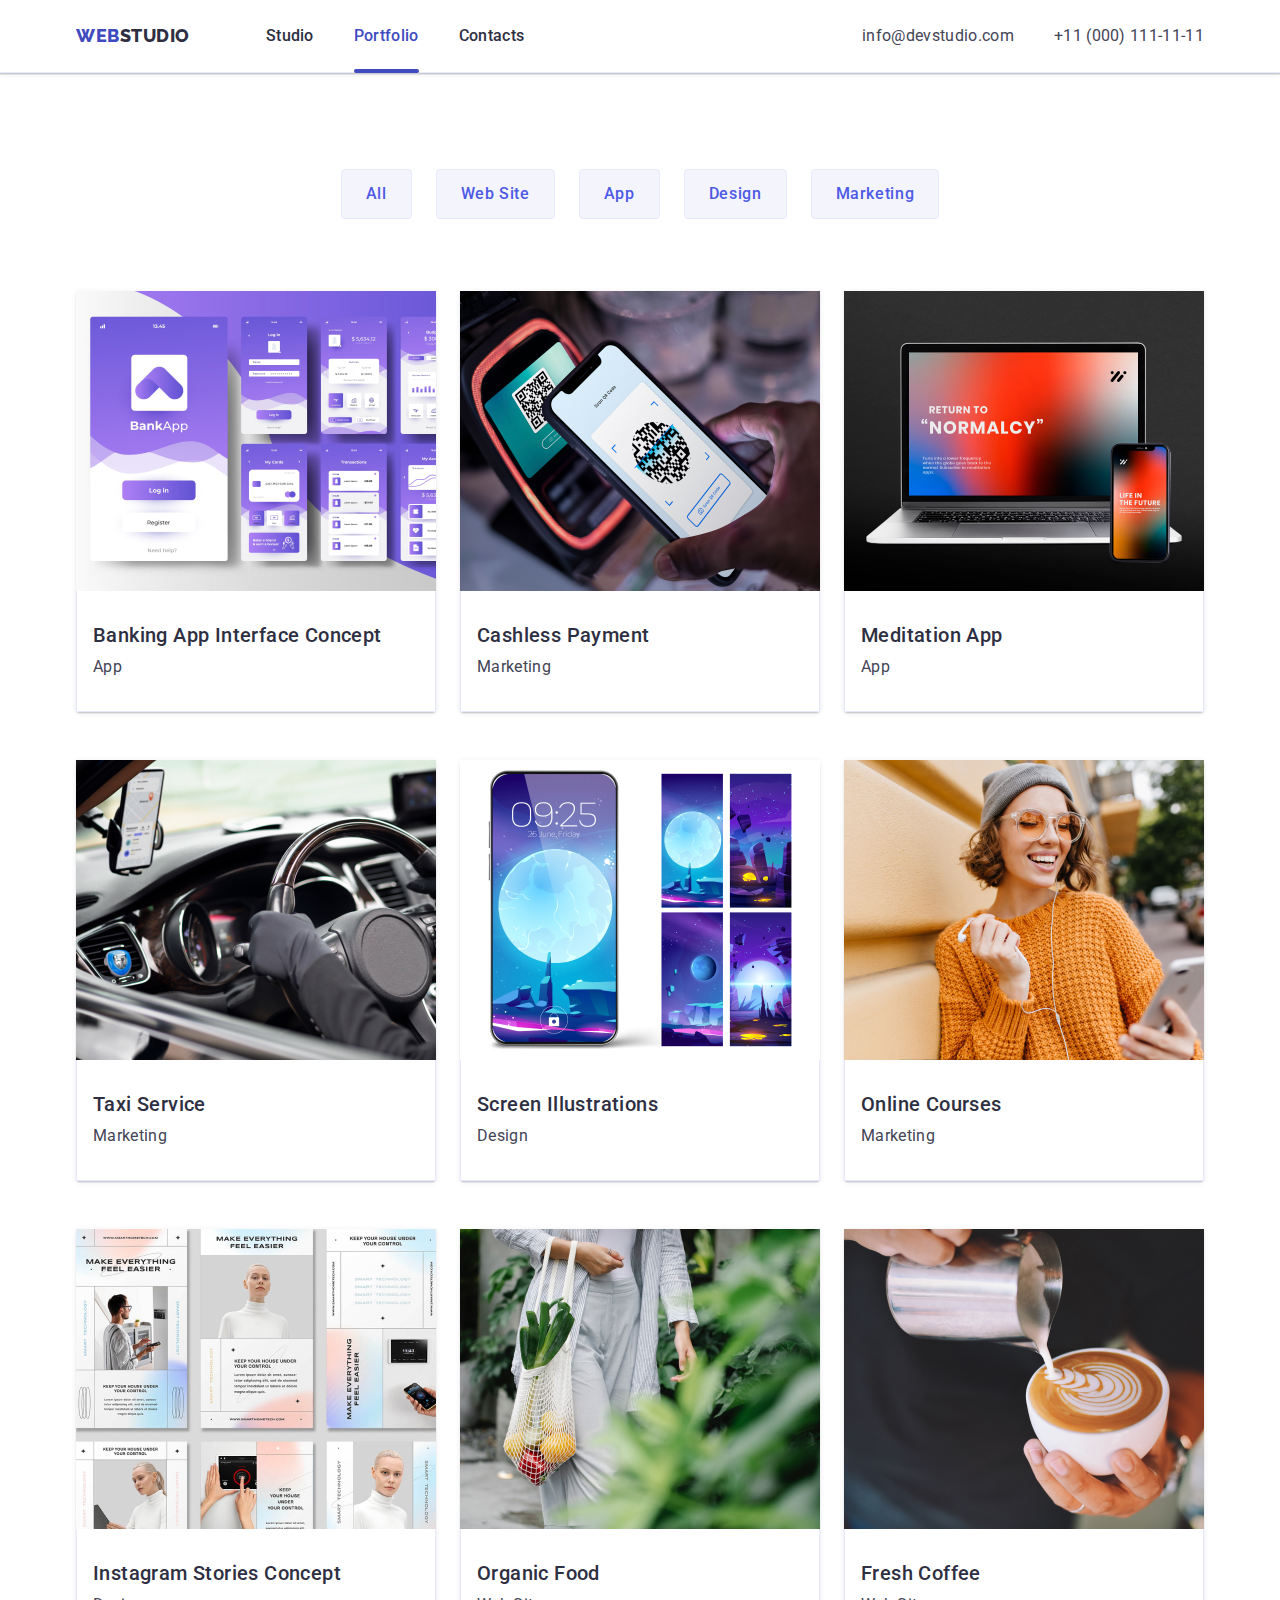
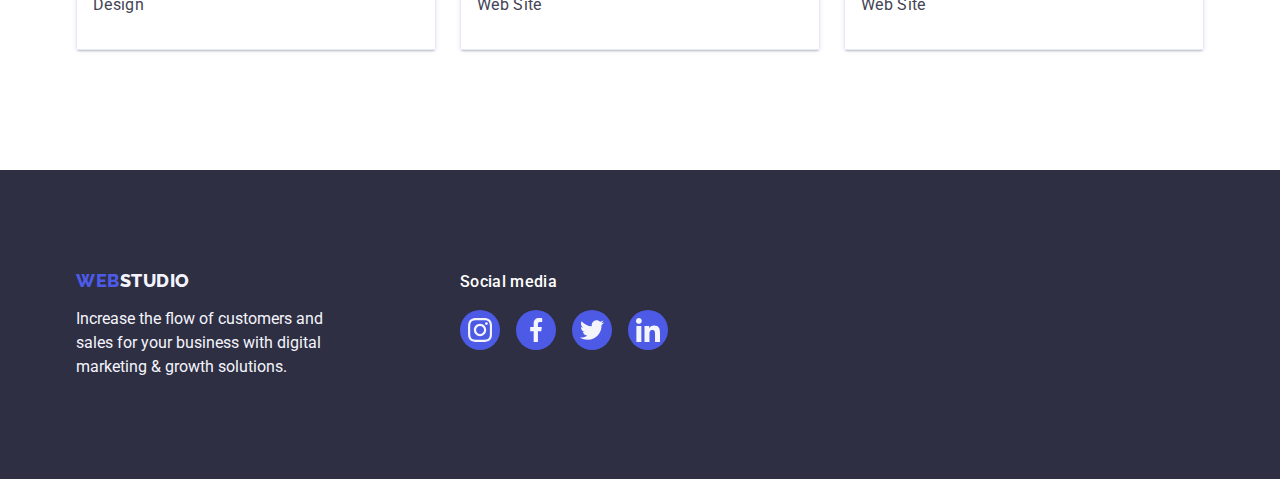
==== portfolio.html @ 30dcb67c "Initial commit" ====
<!DOCTYPE html>
<html lang="en">

<head>
    <meta charset="UTF-8">
    <meta http-equiv="X-UA-Compatible" content="IE=edge">
    <meta name="viewport" content="width=device-width, initial-scale=1.0">
    <link href="https://fonts.googleapis.com" rel="preconnect" />
    <link href="https://fonts.gstatic.com" rel="preconnect" />
    <link href="https://fonts.googleapis.com/css2?family=Raleway:wght@800&family=Roboto:wght@400;500;700&display=swap"
        rel="stylesheet" />
    <title>Web Studio</title>
    <link rel="stylesheet"
        href="https://cdnjs.cloudflare.com/ajax/libs/modern-normalize/1.1.0/modern-normalize.min.css">
    <link rel="stylesheet" href="./css/styles.css" />
</head>

<body class="body">
    <header class=" page-header ">
        <div class="header-cntnr container">
            <nav class="nav list">
                <a class="logo link" href="./index.html">Web<span class="second-logo">Studio</span></a>
                <ul class="header-menu-item list">
                    <li class="nav-menu link">
                        <a class="menu link" href="./index.html">Studio</a>
                    </li>
                    <li class="nav-menu link">
                        <a class="menu link current " href="./portfolio.html">Portfolio</a>
                    </li>
                    <li class="nav-menu link"><a class="menu link" href="">Contacts</a>
                    </li>
                </ul>
            </nav>
            <address class="address">
                <ul class="contact-menu list">
                    <li class="menu-item link">
                        <a class="contact link" href="mailto:info@devstudio.com">info@devstudio.com</a>
                    </li>
                    <li class="menu-item ">
                        <a class="contact link" href="tel:+110001111111">+11 (000) 111-11-11</a>
                    </li>
                </ul>
            </address>
        </div>

    </header>

    <main>
        <section class="section-portfolio">
            <div class="container">

                <h1 class="visually-hidden">Portfolio</h1>
                <ul class="prtflio-btns list">
                    <li class="btn">
                        <button class="button-portfolio" type="button">All</button>
                    </li>
                    <li class="btn">
                        <button class="button-portfolio" type="button">Web Site</button>
                    </li>
                    <li class="btn"><button class="button-portfolio" type="button">App</button></li>
                    <li class="btn"><button class="button-portfolio" type="button">Design</button></li>
                    <li class="btn"><button class="button-portfolio" type="button">Marketing</button></li>
                </ul>

                <ul class="frs-smpls list">
                    <li class="sample"> <a class=" sample-link link" href="">
                            <div class="photo-wrapper"><img class="photo" src="./images/img.jpg" alt="app concept">
                                <p class=" overlay overlay-txt">14 Stylish and User-Friendly App Design Concepts · Task
                                    Manager App · Calorie Tracker App · Exotic Fruit Ecommerce App ·
                                    Cloud Storage App</p>

                            </div>
                            <div class="div-itm">
                                <h2 class="offers-samples">Banking App Interface Concept</h2>
                                <p class="offers-samples-p">App</p>
                            </div>
                        </a> </li>
                    <li class="sample"> <a class=" sample-link link" href="">
                            <div class="photo-wrapper"><img class="photo" src="./images/payment.jpg"
                                    alt="payment terminal">

                                <p class=" overlay overlay-txt">14 Stylish and User-Friendly App Design Concepts · Task
                                    Manager App · Calorie Tracker App · Exotic Fruit Ecommerce App ·
                                    Cloud Storage App</p>

                            </div>
                            <div class="div-itm">
                                <h2 class="offers-samples">Cashless Payment</h2>

                                <p class="offers-samples-p"> Marketing</p>
                            </div>
                        </a></li>
                    <li class="sample">
                        <a class=" sample-link link" href="">
                            <div class="photo-wrapper"><img class="photo" src="./images/interface.jpg"
                                    alt="desktop interface">

                                <p class=" overlay overlay-txt">14 Stylish and User-Friendly App Design Concepts · Task
                                    Manager App · Calorie Tracker App · Exotic Fruit Ecommerce App ·
                                    Cloud Storage App</p>

                            </div>
                            <div class="div-itm">
                                <h2 class="offers-samples">Meditation App </h2>
                                <p class="offers-samples-p"> App</p>
                            </div>
                        </a>
                    </li>
                    <li class="sample"> <a class=" sample-link link" href="">
                            <div class="photo-wrapper"><img class="photo" src="./images/car.jpg" alt="driving man">

                                <p class=" overlay overlay-txt">14 Stylish and User-Friendly App Design Concepts · Task
                                    Manager App · Calorie Tracker App · Exotic Fruit Ecommerce App ·
                                    Cloud Storage App</p>

                            </div>
                            <div class="div-itm">
                                <h2 class="offers-samples">Taxi Service </h2>
                                <p class="offers-samples-p"> Marketing</p>
                            </div>

                        </a>
                    </li>
                    <li class="sample"> <a class=" sample-link link" href="">
                            <div class="photo-wrapper"><img class="photo" src="./images/moon.jpg"
                                    alt="screen illustration">

                                <p class=" overlay overlay-txt">14 Stylish and User-Friendly App Design Concepts · Task
                                    Manager App · Calorie Tracker App · Exotic Fruit Ecommerce App ·
                                    Cloud Storage App</p>

                            </div>
                            <div class="div-itm">

                                <h2 class="offers-samples">Screen Illustrations </h2>
                                <p class="offers-samples-p"> Design</p>
                            </div>
                        </a>
                    </li>
                    <li class="sample"><a class=" sample-link link" href="">
                            <div class="photo-wrapper"><img class="photo" src="./images/courses.jpg" alt="a student">

                                <p class=" overlay overlay overlay-txt">14 Stylish and User-Friendly App Design Concepts
                                    ·
                                    Task
                                    Manager App · Calorie Tracker App · Exotic Fruit Ecommerce App ·
                                    Cloud Storage App</p>

                            </div>
                            <div class="div-itm">

                                <h2 class="offers-samples">Online Courses</h2>
                                <p class="offers-samples-p">Marketing</p>
                            </div>
                        </a></li>
                    <li class="sample"><a class=" sample-link link" href="">
                            <div class="photo-wrapper"><img class="photo" src="./images/concept.jpg"
                                    alt="callories app uit">

                                <p class=" overlay overlay-txt">14 Stylish and User-Friendly App Design Concepts · Task
                                    Manager App · Calorie Tracker App · Exotic Fruit Ecommerce App ·
                                    Cloud Storage App</p>

                            </div>
                            <div class="div-itm">

                                <h2 class="offers-samples">Instagram Stories Concept</h2>
                                <p class="offers-samples-p">Design</p>
                            </div>
                        </a></li>
                    <li class="sample"> <a class=" sample-link link" href="">
                            <div class="photo-wrapper"><img class="photo" src="./images/food.jpg" alt="veggies">

                                <p class=" overlay overlay-txt">14 Stylish and User-Friendly App Design Concepts · Task
                                    Manager App · Calorie Tracker App · Exotic Fruit Ecommerce App ·
                                    Cloud Storage App</p>

                            </div>
                            <div class="div-itm">
                                <h2 class="offers-samples">Organic Food</h2>
                                <p class="offers-samples-p">Web Site</p>
                            </div>
                        </a></li>
                    <li class="sample"><a class=" sample-link link" href="">
                            <div class="photo-wrapper"><img class="photo" src="./images/coffee.jpg"
                                    alt="man pouring coffee">

                                <p class=" overlay overlay-txt">14 Stylish and User-Friendly App Design Concepts · Task
                                    Manager App · Calorie Tracker App · Exotic Fruit Ecommerce App ·
                                    Cloud Storage App</p>

                            </div>
                            <div class="div-itm">
                                <h2 class="offers-samples">Fresh Coffee</h2>
                                <p class="offers-samples-p">Web Site</p>
                            </div>
                        </a></li>
                </ul>
            </div>

        </section>

    </main>
    <footer class="bottom-logo-s">
        <div class="footer-box container">
            <div class="promotion-box">
                <a class="logo-b link" href="./index.html">Web<span class="second-logo-b">Studio</span>
                </a>
                <p class="promotion-slogan"> Increase the flow of customers and sales for your business with digital
                    marketing &
                    growth solutions.</p>
            </div>

            <div>
                <p class="title-footer">Social media</p>
                <ul class="social-list footer-social-list list">
                    <li class="social-item">
                        <a class="social-link" href="https://www.instagram.com/"><svg class="social-icon" width="24"
                                height="24">
                                <use href="./images/icons.svg#icon-instagram"></use>
                            </svg></a>
                    <li class="social-item">
                        <a class="social-link" href="https://www.facebook.com/"><svg class="social-icon" width="24"
                                height="24">
                                <use href="./images/icons.svg#icon-facebook"></use>
                            </svg></a>
                    </li>
                    <li class="social-item">
                        <a class="social-link" href="https://twitter.com/"><svg class="social-icon" width="24"
                                height="24">
                                <use href="./images/icons.svg#icon-twitter"></use>
                            </svg></a>
                    </li>
                    <li class="social-item">
                        <a class="social-link" href="https://www.linkedin.com/"><svg class="social-icon" width="24"
                                height="24">
                                <use href="./images/icons.svg#icon-linkedin"></use>
                            </svg></a>
                    </li>

                </ul>
            </div>
        </div>

    </footer>
</body>


</html>
---- css/styles.css ----
:root {
  --primary-text--color-theme-dark: #ffffff;
  --accent-color: fff6c00;
  --transition-duration-and-function: 300ms linear,
    background-color 300ms linear;
  --accent-color: #404bbf;
  --iris-color: #4d5ae5;
  --cloud-color: #f4f4fd;
  --primary-text-color-theme-dark: #ffffff;
  --title-color: #2e2f42;
  --description-color: #434455;
  --main-background-color: #ffffff;
  --border-button: #e7e9fc;
  --icons-color: #8e8f99;
  --icons-color-hover: #404bbf;
  --icons-color-focus: #404bbf;
  --icons-color-active: #404bbf;
  --icons-color-disabled: #8e8f99;
}
.visually-hidden {
  position: absolute;
  width: 1px;
  height: 1px;
  margin: -1px;
  border: 0;
  padding: 0;

  white-space: nowrap;
  clip-path: inset(100%);
  clip: rect(0 0 0 0);
  overflow: hidden;
}
.h1,
h2,
h3,
h4,
h5,
h6,
p {
  margin: 0;
  padding-bottom: 0;
}
ul,
ol {
  margin-top: 0;
  margin-bottom: 0;
  padding-left: 0;
}

.list {
  list-style: none;
  margin: 0;
  padding: 0;
}
.link {
  text-decoration: none;
}
/* header */
.page-header {
  box-shadow: 0px 2px 1px rgba(46, 47, 66, 0.08),
    0px 1px 1px rgba(46, 47, 66, 0.16), 0px 1px 6px rgba(46, 47, 66, 0.08);
}
.contact {
  font-weight: 400;
  display: block;
  padding: 24px 0;
  font-size: normal;
  color: #434455;
  font-style: normal;
  transition: color 250ms cubic-bezier(0.4, 0, 0.2, 1);
}
.contact:hover {
  color: #404bbf;
}
.contact:focus {
  color: #404bbf;
}

.menu-item {
  font-size: 16px;
  font-weight: 500;
  line-height: 1.5;
  color: #434455;
  letter-spacing: 0.02em;
}
/* logo */

/* nav-menu */

.logo {
  transition: color 250ms cubic-bezier(0.4, 0, 0.2, 1);
  font-family: Raleway, sans-serif;
  font-size: 18px;
  font-weight: 800;
  line-height: 1.17;
  color: #404bbf;
  letter-spacing: 0.03em;
  text-transform: uppercase;
  margin-right: 76px;
}
.header-menu-item {
  display: flex;
  gap: 40px;
}
.menu {
  font-size: 16px;
  color: #2e2f42;
  accent-color: #404bbf;
  font-weight: 500;
  line-height: 1.5;
  letter-spacing: 0.02em;
  padding: 24px 0;
  transition: color 250ms cubic-bezier(0.4, 0, 0.2, 1);
  display: block;
}
.menu:hover {
  color: #404bbf;
}
.menu:focus {
  color: #404bbf;
}

.logo:hover {
  color: #404bbf;
}
.logo:focus {
  color: #404bbf;
}
.second-logo {
  transition: color 250ms cubic-bezier(0.4, 0, 0.2, 1);
  color: #2e2f42;
}
.second-logo-b:hover {
  color: #404bbf;
}
.second-logo-b:focus {
  color: #404bbf;
}
.second-logo:hover {
  color: #404bbf;
}
.second-logo:focus {
  color: #404bbf;
}
.header-menu-item {
  transition: color 250ms cubic-bezier(0.4, 0, 0.2, 1);
  display: flex;
  gap: 40px;
}

.contact-menu {
  display: flex;
  gap: 40px;
}
.header-menu-item:hover {
  color: #404bbf;
}
.header-menu-item:focus {
  color: #404bbf;
}
.page-header {
  border-bottom: 1px solid #e7e9fc;
  box-shadow: 0px 2px 1px rgba(46, 47, 66, 0.08),
    0px 1px 1px rgba(46, 47, 66, 0.16), 0px 1px 6px rgba(46, 47, 66, 0.08);
}
.header-cntnr {
  display: flex;
  padding-top: 20px;
  padding-bottom: 20px;
}
.container {
  width: 1158px;
  margin: 0 auto;
  padding: 0 15px;
}
.nav {
  display: flex;
  align-items: center;
}

address {
  margin-left: auto;
}
/* first section */
/* main */
.order-button {
  font-family: 'Roboto', sans-serif;
  cursor: pointer;
  background-color: #4d5ae5;
  font-weight: 500;
  font-size: 16px;
  letter-spacing: 0.04em;
  color: #ffffff;
  line-height: 1.5;
  display: block;
  min-width: 169px;
  height: 56px;
  border: none;
  border-radius: 4px;
  margin-left: auto;
  margin-right: auto;
  margin-top: 48px;
  transition: background-color 250ms cubic-bezier(0.4, 0, 0.2, 1);
  padding: 16px 32px;
}
.order-button:hover {
  background-color: #404bbf;
  border: none;
}
.order-button:focus {
  background-color: #404bbf;
  border: none;
}
/* title second section */
.title-second-section {
  font-size: 20px;
  font-weight: 500;
  line-height: 1.2;
  color: #2e2f42;
  letter-spacing: 0.02em;
  list-style: none;
  margin-bottom: 8px;
}
.second-section-p {
  font-weight: 400;
  font-size: 16px;
  line-height: 1.5;
  color: #434455;
  letter-spacing: 0.02em;
}
.second-sctn-icn {
  display: flex;
  align-items: center;
  justify-content: center;
  height: 112px;
  background-color: #f4f4fd;
  border-radius: 4px;
  margin-bottom: 8px;
}

.offers-menu-section {
  font-size: 20px;
  letter-spacing: 0.02;
  line-height: 1.2;
  font-weight: 500;
}

.contact-menu {
  text-align: left;
}

/* our team */

.team-list {
  list-style: none;
}

.role {
  font-size: 16px;
  line-height: 1.5;
  letter-spacing: 0.02em;
  color: #434455;
  margin-bottom: 8px;
}
.social-item {
  width: 40px;
  height: 40px;
}
.social-list {
  display: flex;
  gap: 24px;
  margin: auto;
  justify-content: center;
}
.social-icon {
  fill: #f4f4fd;
}
.title-footer {
  font-weight: 500;
  font-size: 16px;
  line-height: 24px;
  color: #ffffff;
  margin-bottom: 8px;
}
.footer-social-list {
  gap: 16px;
  transition: color 250ms cubic-bezier(0.4, 0, 0.2, 1);
}
.social-link {
  display: flex;
  align-items: center;
  justify-content: center;
  width: 100%;
  height: 100%;
  border-radius: 50%;
  color: #404bbf;
  background-color: #4d5ae5;
  transition: background-color 250ms cubic-bezier(0.4, 0, 0.2, 1);
}
.social-link:hover,
.social-link:focus {
  background-color: #404bbf;
}
.footer-social-list .social-link:hover,
.footer-social-list .social-link:focus {
  background-color: #31d0aa;
}
.name {
  font-size: 20px;
  line-height: 1.2;
  letter-spacing: 0.02em;
  font-weight: 500;
  color: #2e2f42;
  list-style: none;
  text-decoration: none;
  text-transform: capitalize;
  text-align: center;
  margin-bottom: 8px;
}

/*  */

.body {
  background-color: #ffffff;
  color: #434455;
  font-family: 'Roboto', sans-serif;
  font-size: 16px;
  font-weight: 400;
  line-height: 1.5;
}

/* hero=title */
.hero-title {
  font-size: 56px;
  font-weight: 700;
  line-height: 1.07;
  letter-spacing: 0.02em;
  color: #ffffff;
  max-width: 496px;
  margin: 0 auto;
}
.second-menu-title {
  font-size: 16px;
  font-weight: 500;
  line-height: 1.5;
  color: #2e2f42;
  letter-spacing: 0.02em;
  padding: 188px 0;
  background-image: linear-gradient(
      rgba(46, 47, 66, 0.7),
      rgba(46, 47, 66, 0.7)
    ),
    url(../images/people-office.jpg);
  max-width: 1440px;
  background-repeat: no-repeat;
  background-position: center;
  background-size: cover;
  margin-left: auto;
  margin-right: auto;
}

/* main section */
.main {
  background-color: #ffffff;
  text-align: center;
  font-size: 1.2rem;
  font-weight: 300;
  line-height: 1.5;
  color: #434454;
}
/* footer */

/* bottom logo */

/* WEB */
.footer-box {
  display: flex;
  align-items: baseline;
}
.promotion-box {
  margin-right: 120px;
}
.title-footer {
  letter-spacing: 0.02em;
  margin-bottom: 16px;
}

.logo-b {
  transition: color 250ms cubic-bezier(0.4, 0, 0.2, 1);
  font-size: 18px;
  font-weight: 800;
  line-height: 1.17;
  font-family: 'Raleway', sans-serif;
  color: #4d5ae5;
  text-align: left;
  letter-spacing: 0.03em;
  text-transform: uppercase;
  display: inline-block;
  margin-bottom: 16px;
}
.logo-b:hover {
  color: #404bbf;
}
.logo-b:focus {
  color: #404bbf;
}

/*STUDIO */
.second-logo-b {
  transition: color 250ms cubic-bezier(0.4, 0, 0.2, 1);
  font-size: 18px;
  font-weight: 800;
  line-height: 1.17;
  font-family: 'Raleway', sans-serif;
  color: #f4f4fd;
  background-color: #2e2f42;
  list-style: none;
  text-decoration: none;
  text-align: left;
  letter-spacing: 0.03em;
  text-transform: uppercase;
}

.promotion-slogan {
  font-size: 16px;
  line-height: 1.5;
  color: #f4f4fd;
}
.button:hover {
  background-color: #404bbf;
  color: #ffffff;
}
button:focus {
  background-color: #404bbf;
  color: #ffffff;
}

/* team photos */
.team {
  display: flex;
  gap: 24px;
}

.team-menu-section {
  font-size: 36px;
  line-height: 1.11;
  letter-spacing: 0.02em;
  color: #2e2f42;
  text-align: center;
  background-color: #f4f4fd;
}

.team-menu-item {
  background-color: #ffffff;
  width: calc((100%-72px) / 4);
  border-radius: 0px 0px 4px 4px;
  box-shadow: 0px 1px 6px rgba(46, 47, 66, 0.08),
    0px 1px 1px rgba(46, 47, 66, 0.16), 0px 2px 1px rgba(46, 47, 66, 0.08);
}
.employee {
  padding: 32px 16px;
}
/* third section */
.offers-menu-section {
  padding-bottom: 120px;
}
.offers-menu {
  display: flex;
  gap: 24px;
}
.offers-menu-item {
  background-color: #f4f4fd;
  width: calc((100% - 48px) / 3);
}
.div-itm {
  padding: 32px 16px;
  border: 1px solid #e7e9fc;
  border-top: none;
}
.portfolio-address {
  font-style: normal;
  list-style: none;
}
/* second section */
.excellence-menu {
  display: flex;
  gap: 24px;
}
.excellence-menu-section {
  padding: 120px 0;
}
/* exsellence ;enu ite; */
.excellence-menu-item {
  width: calc((100% - 72px) / 4);
}

/* portfolio */
.portfolio-header-cntnr {
  display: flex;
}
.logo-p:hover {
  color: #404bbf;
}
.logo-p:focus {
  color: #404bbf;
}
.portfolio-header-cntnr {
  width: 1158;
  margin: 0 auto;
  padding: 0 15px;
}
.address {
  font-style: normal;
}
.button-portfolio {
  font-family: 'Roboto', sans-serif;
  letter-spacing: 0.04em;
  line-height: 1.5;
  font-weight: 500;
  font-size: 16px;
  background-color: #f4f4fd;
  color: #4d5ae5;

  cursor: pointer;
  padding: 12px 24px;
  border: 1px solid #e7e9fc;
  border-radius: 4px;
  transition: color 250ms cubic-bezier(0.4, 0, 0.2, 1),
    background-color 250ms cubic-bezier(0.4, 0, 0.2, 1),
    border-color 250ms cubic-bezier(0.4, 0, 0.2, 1),
    box-shadow 250ms cubic-bezier(0.4, 0, 0.2, 1);
}
.section-portofolio {
  padding: 96px 0 120px;
}

.button-portfolio:hover {
  border: 1px solid transparent;
  background-color: #404bbf;
  color: #ffffff;
  box-shadow: 0px 3px 1px rgba(0, 0, 0, 0.1), 0px 2px 1px rgba(0, 0, 0, 0.08),
    0px 2px 2px rgba(0, 0, 0, 0.12);
}

.button-portfolio:focus {
  border: 1px solid transparent;
  background-color: #404bbf;
  color: #ffffff;
  box-shadow: 0px 3px 1px rgba(0, 0, 0, 0.1), 0px 2px 1px rgba(0, 0, 0, 0.08),
    0px 2px 2px rgba(0, 0, 0, 0.12);
}
/*prtflio-sction  */
.section-portfolio {
  padding: 96px 0 120px 0;
}

/*  portfolio offers menu */
.prtflio-btns {
  justify-content: center;
  display: flex;
  gap: 24px;
  margin-bottom: 72px;
}
.header-menu-item {
  display: flex;
  gap: 40px;
}
.sample-link:hover,
.sample-link:focus {
  box-shadow: 0px 1px 6px rgba(46, 47, 66, 0.08),
    0px 1px 1px rgba(46, 47, 66, 0.16), 0px 2px 1px rgba(46, 47, 66, 0.08);
}
.sample-link {
  transition: box-shadow 250ms cubic-bezier(0.4, 0, 0.2, 1);
  display: block;
}

/* second list prtfolio */
.frs-smpls {
  display: flex;
  flex-wrap: wrap;
  column-gap: 24px;
  row-gap: 48px;
}
/* 2section */
.sample {
  width: calc((100% - 48px) / 3);
  background-color: #ffffff;
  border-radius: 4px;
  box-shadow: 0px 1px 6px rgba(46, 47, 66, 0.08),
    0px 1px 1px rgba(46, 47, 66, 0.16), 0px 2px 1px rgba(46, 47, 66, 0.08);
}
.offers-samples {
  font-weight: 500;
  font-size: 20px;
  line-height: 1.2;
  letter-spacing: 0.02em;
  color: #2e2f42;
  margin-bottom: 8px;
}
.offers-samples-p {
  font-size: 16px;
  line-height: 1.5;
  letter-spacing: 0.02em;
  color: #434455;
}
/* customers*/
.customers-icon {
  fill: currentColor;
}
.current::after {
  content: '';
  width: 100%;
  height: 4px;
  background-color: #404bbf;
  border-radius: 2px;
  position: absolute;
  left: 0;
  bottom: -1px;
}
.current {
  position: relative;
  color: #404bbf;
}
.customers-list {
  display: flex;
  gap: 24px;
}
.customers-list-item {
  width: calc((100% - 120px) / 6);
  height: 88px;
}
.customers-link:hover,
.customers-link:focus {
  border-color: #404bbf;
  color: #404bbf;
}
.customers-link:hover .customers-icon,
.customers-link:focus .customers-icon {
  fill: #404bbf;
}
.customers-link {
  display: flex;
  align-items: center;
  justify-content: center;
  height: 100%;
  width: 100%;
  border: 1px solid #8e8f99;
  border-radius: 4px;
  color: #8e8f99;
  transition: color 250ms cubic-bezier(0.4, 0, 0.2, 1),
    border-color 250ms cubic-bezier(0.4, 0, 0.2, 1);
}

.customers {
  padding: 120px 0;
}
.main-title {
  font-size: 36px;
  line-height: 1.11;
  letter-spacing: 0.02em;
  color: #2e2f42;
  text-transform: capitalize;
  margin-bottom: 72px;
  text-align: center;
}
/* footer */
.bottom-logo {
  font-family: 'Raleway', sans-serif;
  font-size: 18px;
  font-weight: 800;
  line-height: 1.17;
  color: #4d5ae5;
  letter-spacing: 0.03em;
  text-transform: uppercase;
  margin-right: 76px;
}
.second-bottom-logo:hover {
  color: #404bbf;
}
.second-bottom-logo:focus {
  color: #404bbf;
}
/* HW-3 */
/* first section */
.photo {
  display: block;
}
.bottom-logo-s {
  background-color: #2e2f42;
  padding: 100px 0;
}
.bottom-logo {
  display: inline-block;
  margin-bottom: 16px;
}
.promotion-slogan {
  max-width: 264px;
}
.team-menu-section {
  padding: 120px 0;
}
.container-li {
  border-top: none;
}
.overlay {
  width: 360px;
  height: 300px;
  background-color: #4d5ae5;
  padding: 40px 32px;
  position: absolute;
  left: 0;
  top: 0;
  transform: translateY(100%);
  transition: transform 250ms cubic-bezier(0.4, 0, 0.2, 1);
  font-size: 16px;
  line-height: 24px;
  letter-spacing: 0.02em;
  color: #f4f4fd;
}
.overlay-txt {
  font-size: 16px;
  line-height: 24px;
  letter-spacing: 0.02em;
  color: #f4f4fd;
}
.photo-wrapper {
  position: relative;
  overflow: hidden;
}
.sample-link:hover .overlay,
.sample-link:focus .overlay {
  transform: translateY(0%);
}
.backdrop {
  width: 100%;
  height: 100%;
  position: absolute;
  left: 0;
  top: 0;
  background-color: rgba(0, 0, 0, 0.5);
}
.modal {
  position: absolute;
  top: 50%;
  left: 50%;
  transform: translate(-50%, -50%) scale(1);
  width: 408px;
  min-height: 584px;
  background-color: #fcfcfc;
  border-radius: 4px;
  transition: transform 250ms cubic-bezier(0.4, 0, 0.2, 1);
  box-shadow: 0px 1px 1px rgba(0, 0, 0, 0.14), 0px 1px 3px rgba(0, 0, 0, 0.12),
    0px 2px 1px rgba(0, 0, 0, 0.2);
}

.modal-btn {
  position: fixed;
  top: 0;
  left: 0%;
  width: 100%;
  height: 100%;
  background-color: rgba(46, 47, 66, 0.4);
  transition: opacity 250ms cubic-bezier(0.4, 0, 0.2, 1),
    visibility 250ms cubic-bezier(0.4, 0, 0.2, 1);
}
.is-hidden {
  visibility: hidden;
  opacity: 0;
  pointer-events: none;
}
.close-btn {
  position: absolute;
  top: 24px;
  right: 24px;
  width: 24px;
  height: 24px;
  border-radius: 50%;
  justify-content: center;
  align-items: center;
  background-color: #e7e9fc;
  border: 1px solid rgba(0, 0, 0, 0.1);
  padding: 0;
  cursor: pointer;
  display: flex;
  transition: background-color 250ms cubic-bezier(0.4, 0, 0.2, 1),
    border 250ms cubic-bezier(0.4, 0, 0.2, 1);
}
.close-btn:hover,
.close-btn:focus {
  background-color: #404bbf;
  border: none;
}
.modal-icon {
  fill: #2e2f42;
  transition: fill 250ms cubic-bezier(0.4, 0, 0.2, 1);
}
.close-btn:hover .modal-icon,
.close-btn:focus .modal-icon {
  fill: #ffffff;
}
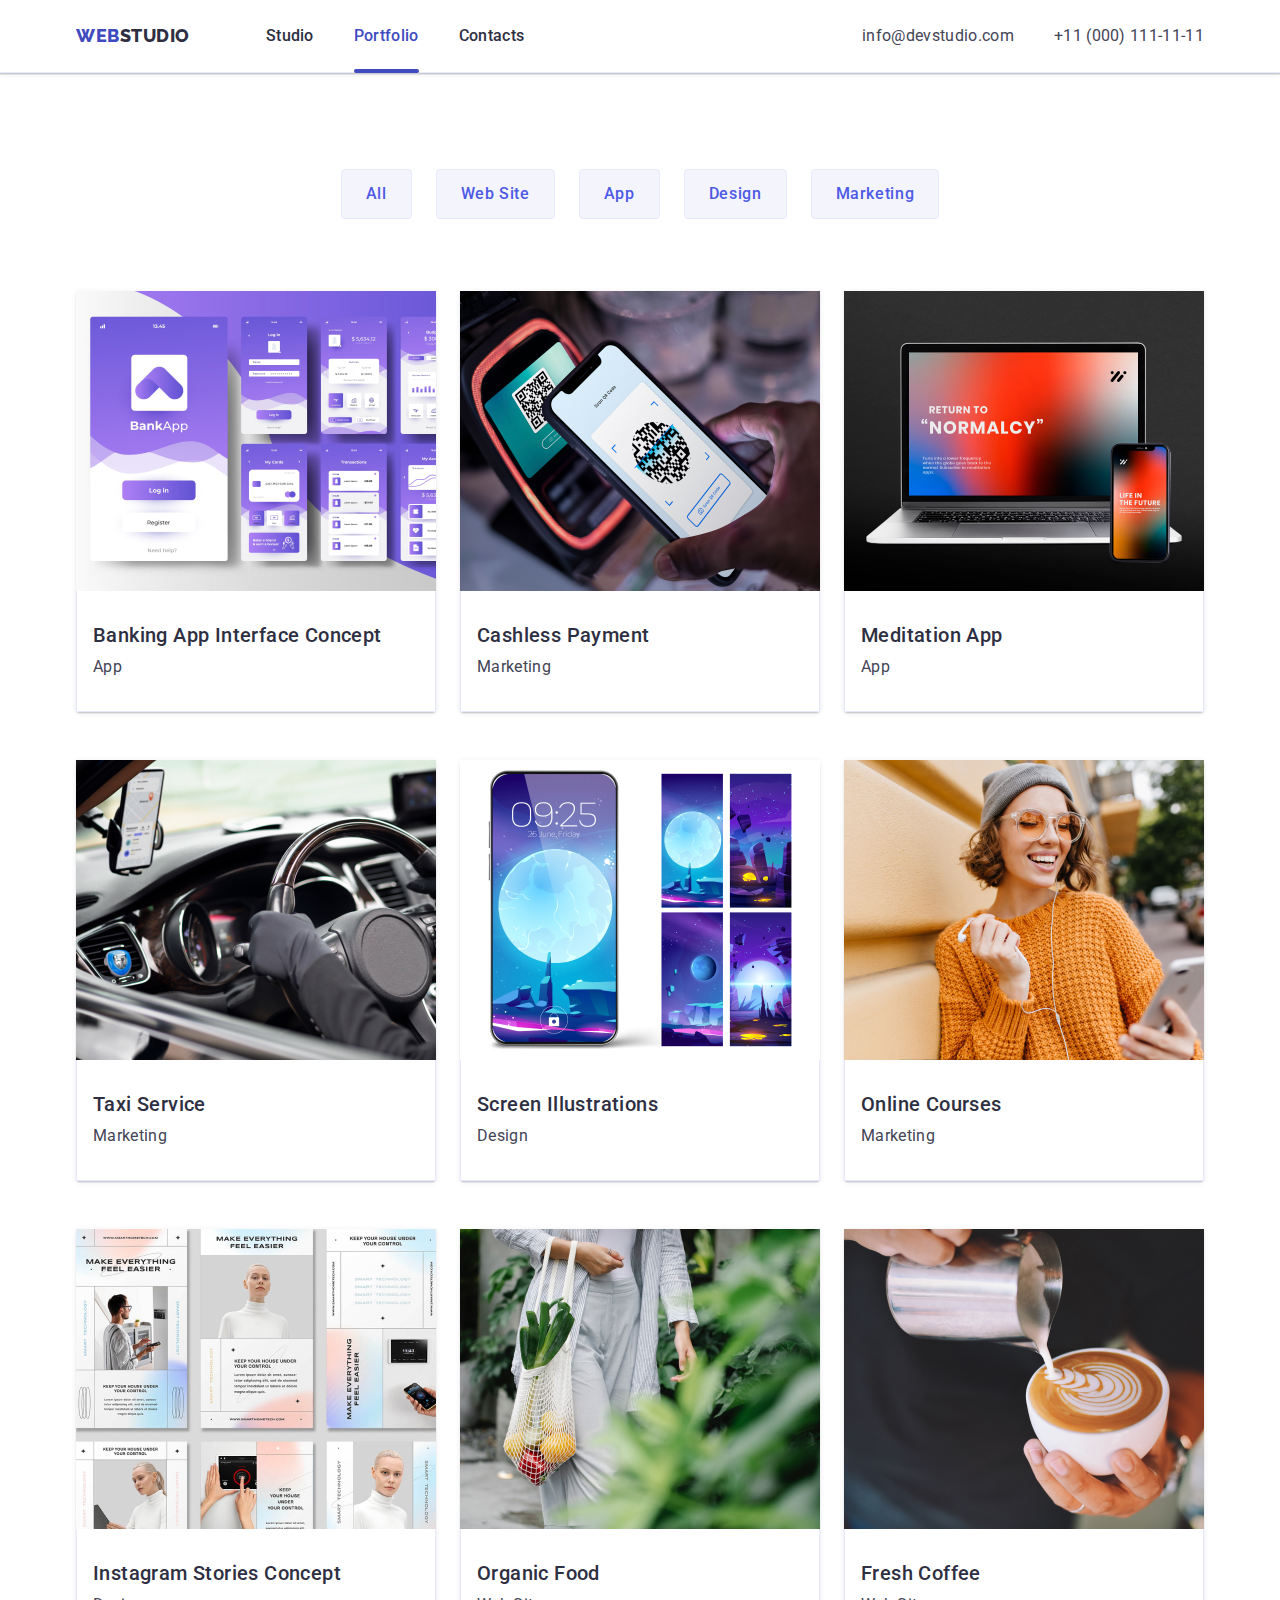
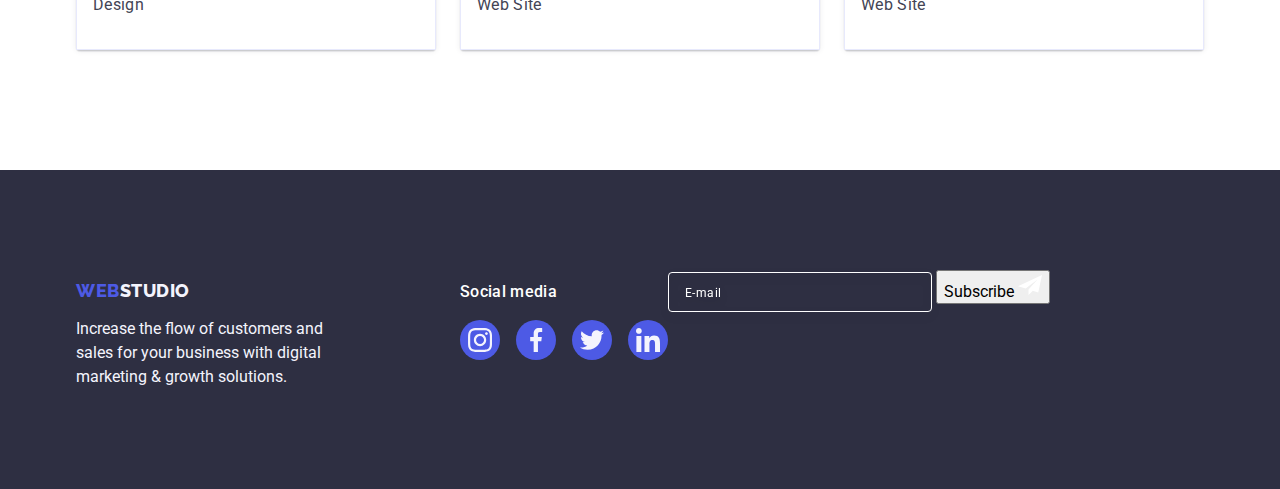
==== commit 1c50705e: "hw6" ====
--- a/portfolio.html
+++ b/portfolio.html
@@ -240,6 +240,14 @@
 
                 </ul>
             </div>
+
+            <div>
+                <form class="subscribe-form"></form>
+                <input class="subscribe-input" type="email" name="email" placeholder="E-mail">
+                <button class=" btn-footer" type="submit">Subscribe <svg width="24" height="24">
+                        <use href="./images/icons.svg#icon-send"></use>
+                    </svg></button>
+            </div>
         </div>
 
     </footer>
--- a/css/styles.css
+++ b/css/styles.css
@@ -799,3 +799,24 @@
 .close-btn:focus .modal-icon {
   fill: #ffffff;
 }
+
+.subscribe-input {
+  border: 1px solid #ffffff;
+  filter: drop-shadow(0px 4px 4px rgba(0, 0, 0, 0.15));
+  border-radius: 4px;
+  width: 264px;
+  height: 40px;
+  padding: 8px 16px;
+  background-color: transparent;
+}
+.subscribe-input::placeholder {
+  font-size: 12px;
+  line-height: 24px;
+  letter-spacing: 0.04em;
+  color: #ffffff;
+}
+.subscribe-form {
+  display: flex;
+  gap: 24px;
+  align-items: center;
+}
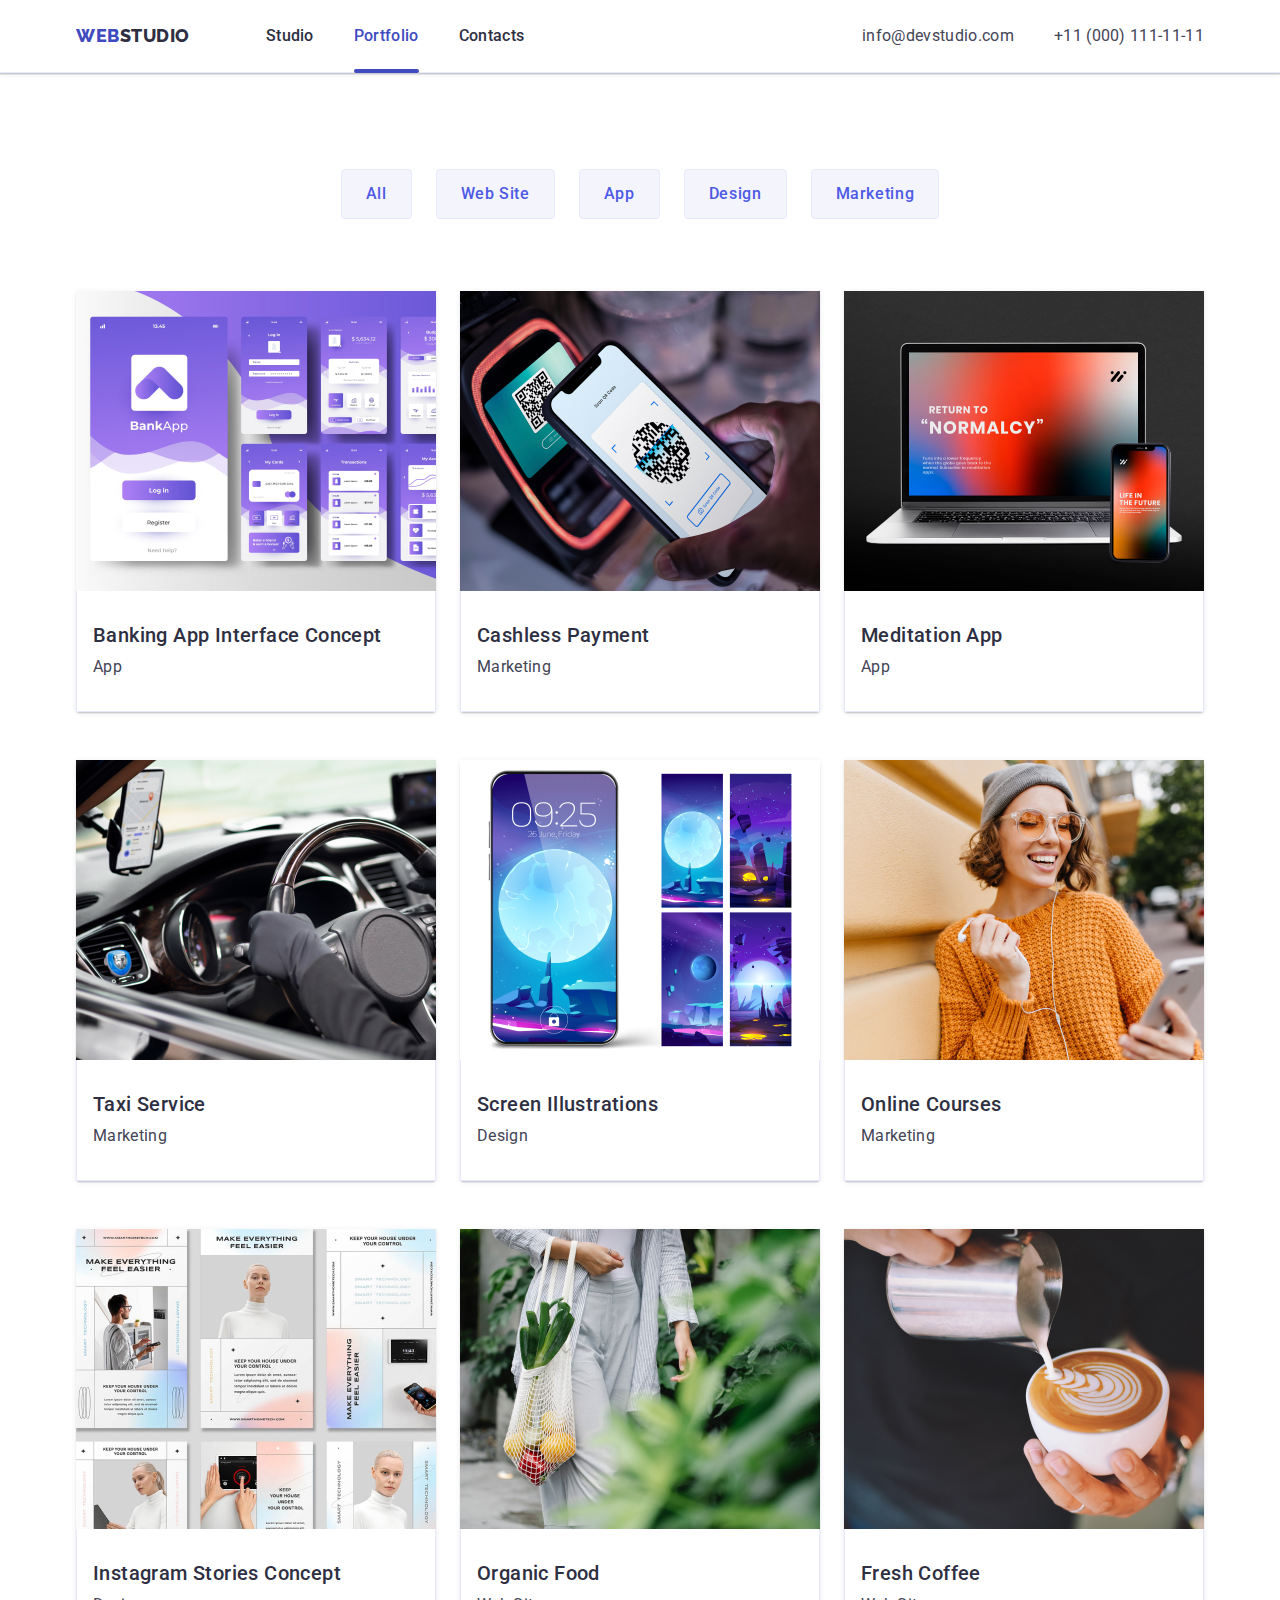
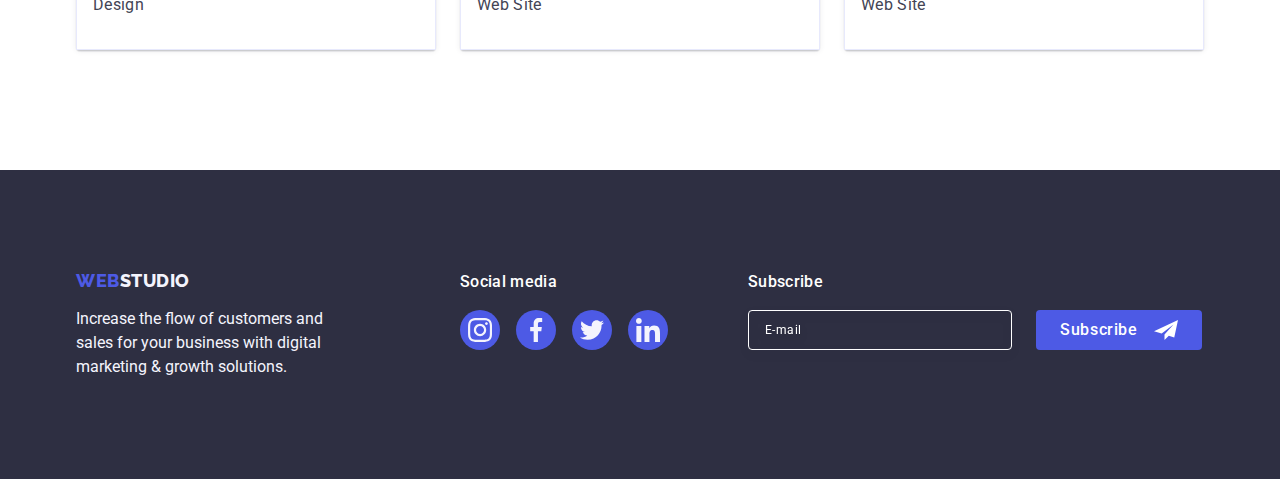
==== commit d382d31f: "hw" ====
--- a/portfolio.html
+++ b/portfolio.html
@@ -211,7 +211,7 @@
                     growth solutions.</p>
             </div>
 
-            <div>
+            <div class="social-box">
                 <p class="title-footer">Social media</p>
                 <ul class="social-list footer-social-list list">
                     <li class="social-item">
@@ -241,14 +241,17 @@
                 </ul>
             </div>
 
-            <div>
-                <form class="subscribe-form"></form>
-                <input class="subscribe-input" type="email" name="email" placeholder="E-mail">
-                <button class=" btn-footer" type="submit">Subscribe <svg width="24" height="24">
-                        <use href="./images/icons.svg#icon-send"></use>
-                    </svg></button>
-            </div>
-        </div>
+            <div class="input-box">
+                <p class="title-footer">Subscribe</p>
+                <form class="subscribe-form">
+                    <label class="subscribe-label"><input class="subscribe-input" type="email" name="email"
+                            placeholder="E-mail" required></label>
+                    <button class=" btn-footer" type="submit">Subscribe <svg class="subscribe-icon" width="24"
+                            height="24">
+                            <use href="./images/icons.svg#icon-send"></use>
+                        </svg></button>
+                </form>
+            </div>
 
     </footer>
 </body>
--- a/css/styles.css
+++ b/css/styles.css
@@ -733,13 +733,34 @@
   transform: translateY(0%);
 }
 .backdrop {
+  position: fixed;
+  top: 0;
+  left: 0%;
+  background-color: rgba(46, 47, 66, 0.4);
+  transition: opacity 250ms cubic-bezier(0.4, 0, 0.2, 1),
+    visibility 250ms cubic-bezier(0.4, 0, 0.2, 1);
   width: 100%;
   height: 100%;
-  position: absolute;
-  left: 0;
-  top: 0;
-  background-color: rgba(0, 0, 0, 0.5);
-}
+}
+.modal-txt {
+  margin-bottom: 16px;
+  font-weight: 500;
+  font-size: 16px;
+  line-height: 24px;
+  text-align: center;
+  letter-spacing: 0.02em;
+  color: #2e2f42;
+}
+.form-label {
+  font-weight: 400;
+  font-size: 12px;
+  line-height: 14px;
+  margin-bottom: 4px;
+  letter-spacing: 0.04em;
+  color: #8e8f99;
+  display: block;
+}
+
 .modal {
   position: absolute;
   top: 50%;
@@ -752,17 +773,73 @@
   transition: transform 250ms cubic-bezier(0.4, 0, 0.2, 1);
   box-shadow: 0px 1px 1px rgba(0, 0, 0, 0.14), 0px 1px 3px rgba(0, 0, 0, 0.12),
     0px 2px 1px rgba(0, 0, 0, 0.2);
-}
-
-.modal-btn {
-  position: fixed;
-  top: 0;
-  left: 0%;
+  padding: 72px 24px 24px 24px;
+}
+.input-box {
+  position: relative;
+  margin-bottom: 8px;
+}
+.form-textarea {
   width: 100%;
-  height: 100%;
-  background-color: rgba(46, 47, 66, 0.4);
-  transition: opacity 250ms cubic-bezier(0.4, 0, 0.2, 1),
-    visibility 250ms cubic-bezier(0.4, 0, 0.2, 1);
+  height: 120px;
+  border: 1px solid rgba(46, 47, 66, 0.2);
+  border-radius: 4px;
+  padding: 8px 16px;
+  font-size: 12px;
+  line-height: 14px;
+  letter-spacing: 0.04em;
+  color: rgba(46, 47, 66, 0.4);
+  transition: border-color 250ms cubic-bezier(0.4, 0, 0.2, 1);
+  resize: none;
+  margin-bottom: 16px;
+}
+.form-textarea:focus {
+  border-color: #4d5ae5;
+}
+.form-textarea ::placeholder {
+  font-size: 12px;
+  line-height: 14px;
+  letter-spacing: 0.04em;
+  color: rgba(46, 47, 66, 0.4);
+}
+.form-input {
+  width: 100%;
+  height: 40px;
+  border: 1px solid rgba(46, 47, 66, 0.4);
+  border-radius: 4px;
+  padding: 11px 38px;
+  font-weight: 400;
+  font-size: 12px;
+  line-height: 14px;
+  letter-spacing: 0.04em;
+  color: #8e8f99;
+  transition: border-color 250ms cubic-bezier(0.4, 0, 0.2, 1);
+}
+.input-icon {
+  position: absolute;
+  top: 50%;
+  left: 15px;
+  transform: translateY(-50%);
+  fill: #2e2f42;
+  transition: fill 250ms cubic-bezier(0.4, 0, 0.2, 1);
+}
+.form-input:focus + .input-icon {
+  fill: #4d5ae5;
+}
+.form-input:focus {
+  outline: none;
+  border-color: #4d5ae5;
+}
+.contact-form-btn {
+  display: flex;
+  flex-direction: row;
+  align-items: flex-start;
+  padding: 16px 32px;
+  gap: 10px;
+  position: absolute;
+  background: #4d5ae5;
+  box-shadow: 0px 4px 4px rgba(0, 0, 0, 0.15);
+  border-radius: 4px;
 }
 .is-hidden {
   visibility: hidden;
@@ -786,6 +863,9 @@
   transition: background-color 250ms cubic-bezier(0.4, 0, 0.2, 1),
     border 250ms cubic-bezier(0.4, 0, 0.2, 1);
 }
+.social-box {
+  margin-right: 80px;
+}
 .close-btn:hover,
 .close-btn:focus {
   background-color: #404bbf;
@@ -808,6 +888,10 @@
   height: 40px;
   padding: 8px 16px;
   background-color: transparent;
+  font-size: 12px;
+  letter-spacing: 0.04em;
+  color: #ffffff;
+  line-height: 1.5;
 }
 .subscribe-input::placeholder {
   font-size: 12px;
@@ -820,3 +904,31 @@
   gap: 24px;
   align-items: center;
 }
+.btn-footer {
+  display: flex;
+  justify-content: center;
+  align-items: center;
+  padding: 8px 24px;
+  background-color: #4d5ae5;
+  border-radius: 4px;
+  font-size: 16px;
+  line-height: 24px;
+  letter-spacing: 0.04em;
+  color: #ffffff;
+  border: none;
+  font-weight: 500;
+  min-width: 165px;
+  cursor: pointer;
+}
+.subscribe-icon {
+  margin-left: 16px;
+}
+.modal-txt {
+  font-weight: 500;
+  font-size: 16px;
+  line-height: 1, 5;
+  text-align: center;
+  letter-spacing: 0.02em;
+  color: #2e2f42;
+  margin-bottom: 16px;
+}
